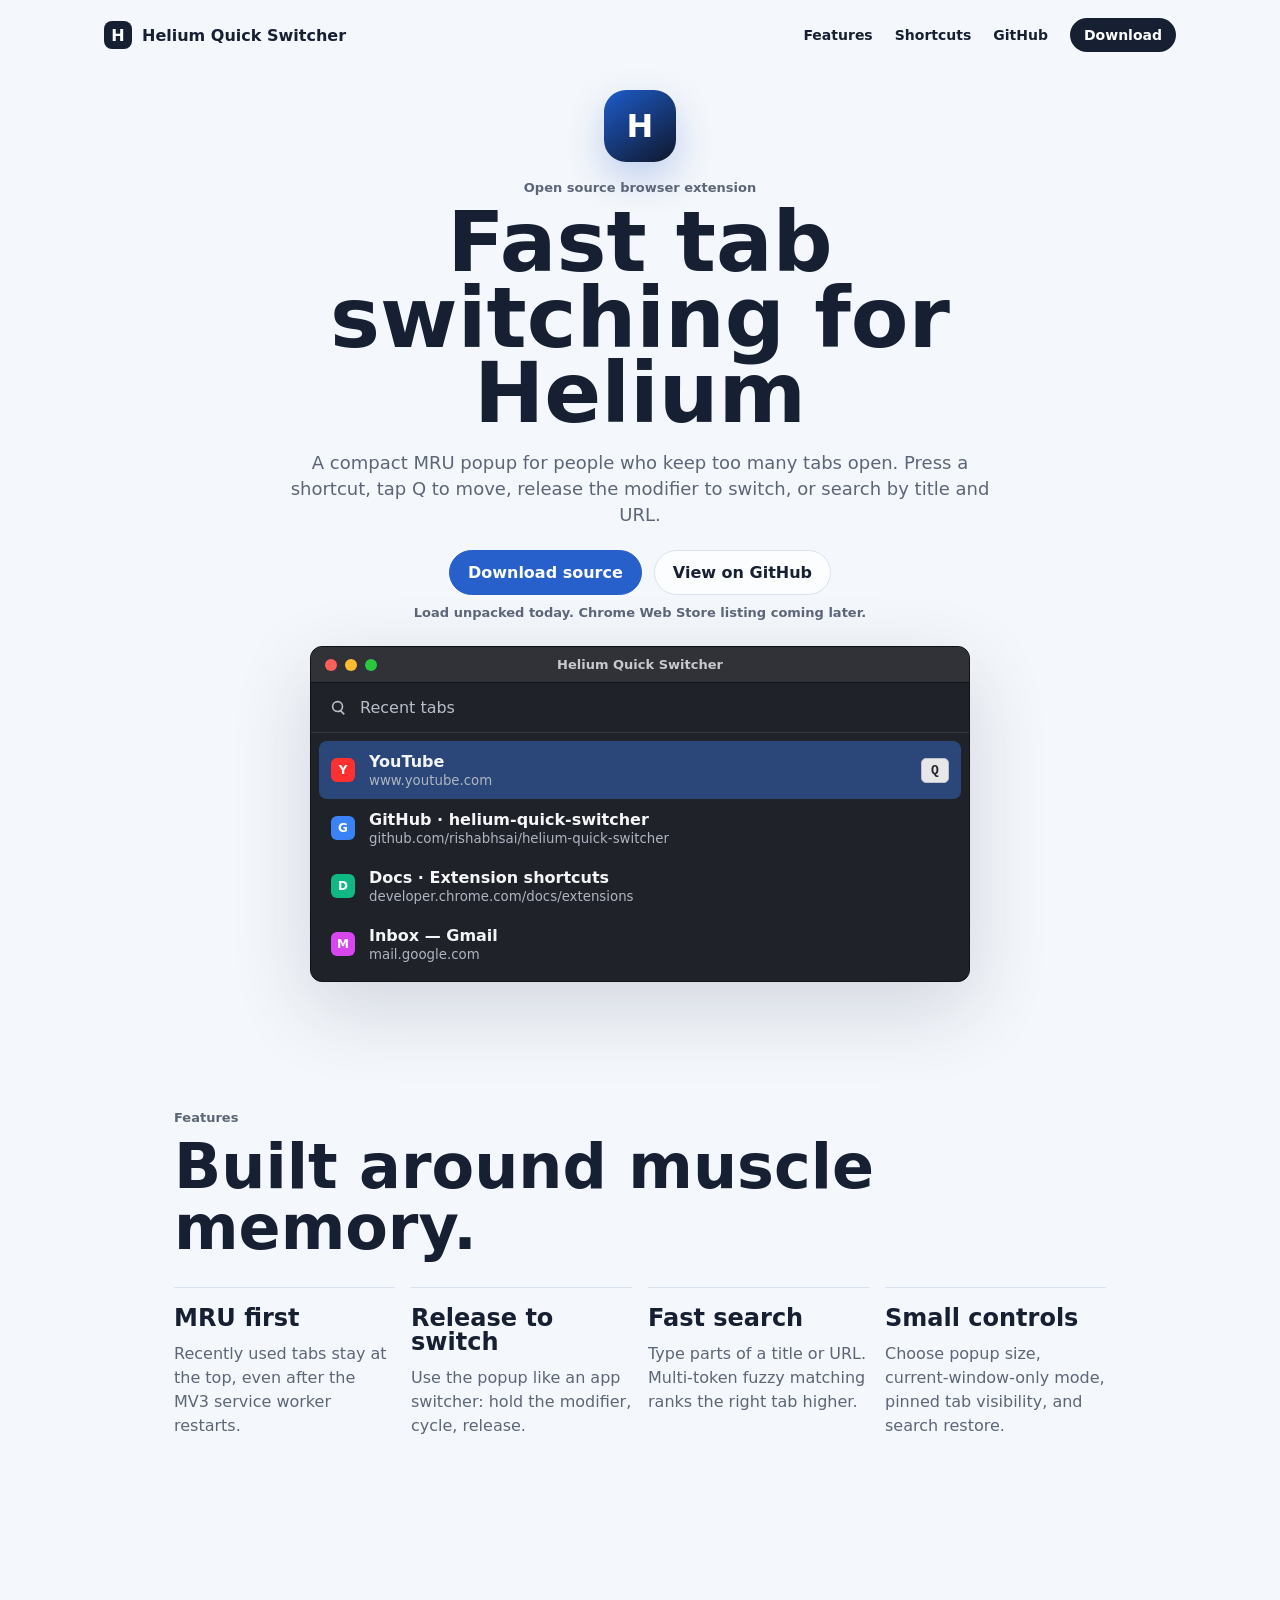
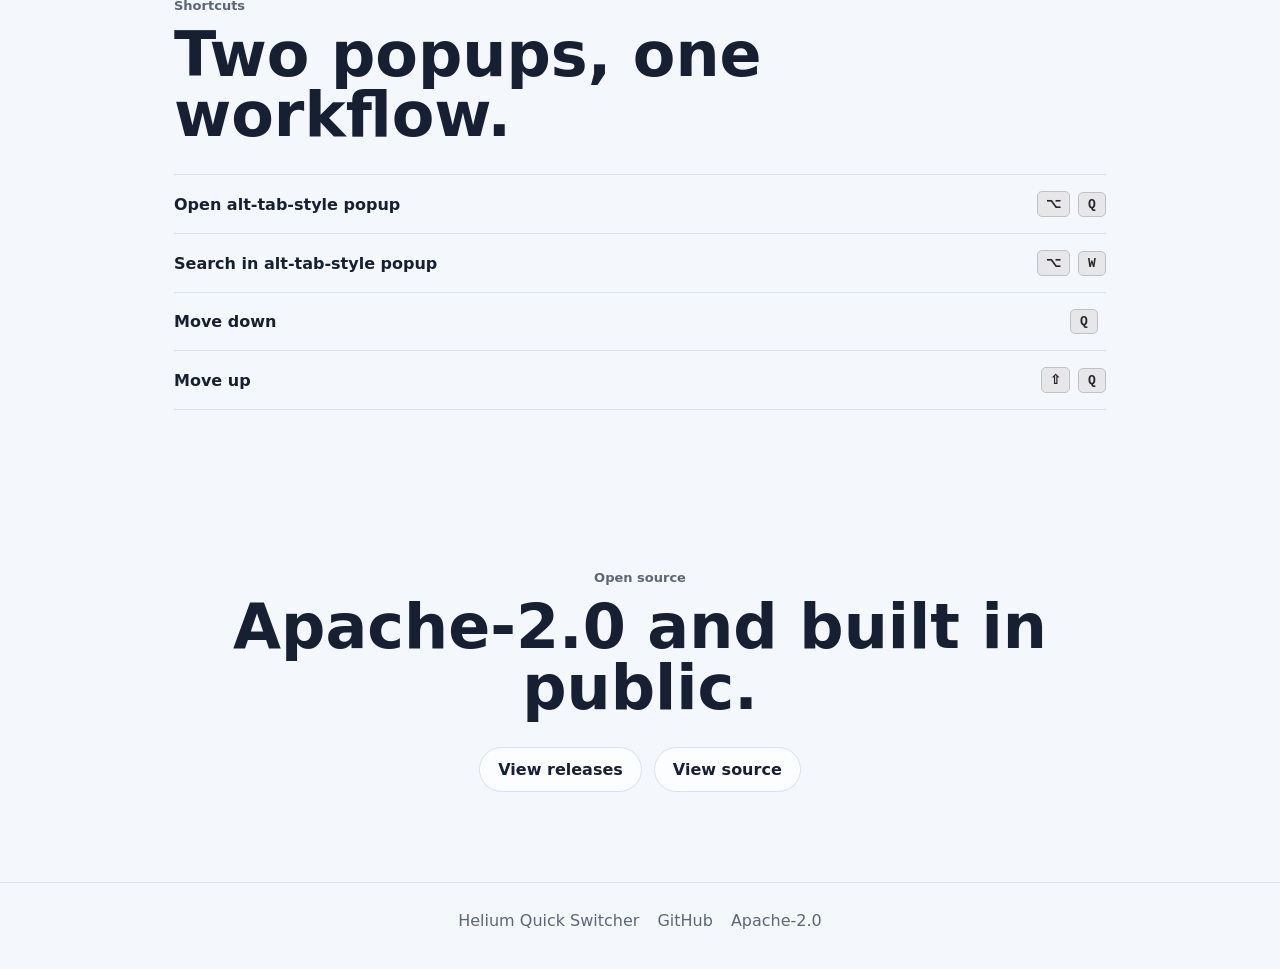
==== index.html @ 8f27aed9 "Add static landing page" ====
<!doctype html>
<html lang="en">
  <head>
    <meta charset="utf-8">
    <meta name="viewport" content="width=device-width, initial-scale=1">
    <meta name="description" content="Helium Quick Switcher is a keyboard-first MRU tab switcher for Helium and Chromium browsers.">
    <title>Helium Quick Switcher — Fast MRU tab switching</title>
    <link rel="stylesheet" href="./style.css">
  </head>
  <body>
    <header class="nav">
      <a class="brand" href="#top" aria-label="Helium Quick Switcher home">
        <span class="brand-mark">H</span>
        <span>Helium Quick Switcher</span>
      </a>
      <nav aria-label="Primary">
        <a href="#features">Features</a>
        <a href="#shortcuts">Shortcuts</a>
        <a href="https://github.com/rishabhsai/helium-quick-switcher">GitHub</a>
        <a class="nav-cta" href="https://github.com/rishabhsai/helium-quick-switcher/archive/refs/heads/main.zip">Download</a>
      </nav>
    </header>

    <main id="top">
      <section class="hero" aria-labelledby="hero-title">
        <div class="app-icon" aria-hidden="true">H</div>
        <p class="eyebrow">Open source browser extension</p>
        <h1 id="hero-title">Fast tab switching for Helium</h1>
        <p class="lede">
          A compact MRU popup for people who keep too many tabs open. Press a
          shortcut, tap Q to move, release the modifier to switch, or search by
          title and URL.
        </p>
        <div class="actions">
          <a class="button primary" href="https://github.com/rishabhsai/helium-quick-switcher/archive/refs/heads/main.zip">Download source</a>
          <a class="button secondary" href="https://github.com/rishabhsai/helium-quick-switcher">View on GitHub</a>
        </div>
        <p class="meta">Load unpacked today. Chrome Web Store listing coming later.</p>

        <figure class="product" aria-label="Helium Quick Switcher popup preview">
          <div class="window-bar">
            <span></span>
            <span></span>
            <span></span>
            <strong>Helium Quick Switcher</strong>
          </div>
          <div class="search-row">
            <svg viewBox="0 0 24 24" aria-hidden="true">
              <path d="M10.8 18a7.2 7.2 0 1 1 5.1-2.1l4.1 4.1-1.4 1.4-4.1-4.1A7.16 7.16 0 0 1 10.8 18Zm0-2a5.2 5.2 0 1 0 0-10.4 5.2 5.2 0 0 0 0 10.4Z"/>
            </svg>
            <span>Recent tabs</span>
          </div>
          <ol class="tab-list">
            <li class="selected">
              <span class="favicon red">Y</span>
              <span>
                <strong>YouTube</strong>
                <small>www.youtube.com</small>
              </span>
              <kbd>Q</kbd>
            </li>
            <li>
              <span class="favicon blue">G</span>
              <span>
                <strong>GitHub · helium-quick-switcher</strong>
                <small>github.com/rishabhsai/helium-quick-switcher</small>
              </span>
            </li>
            <li>
              <span class="favicon green">D</span>
              <span>
                <strong>Docs · Extension shortcuts</strong>
                <small>developer.chrome.com/docs/extensions</small>
              </span>
            </li>
            <li>
              <span class="favicon pink">M</span>
              <span>
                <strong>Inbox — Gmail</strong>
                <small>mail.google.com</small>
              </span>
            </li>
          </ol>
        </figure>
      </section>

      <section id="features" class="features" aria-labelledby="features-title">
        <p class="section-label">Features</p>
        <h2 id="features-title">Built around muscle memory.</h2>
        <div class="feature-grid">
          <article>
            <h3>MRU first</h3>
            <p>Recently used tabs stay at the top, even after the MV3 service worker restarts.</p>
          </article>
          <article>
            <h3>Release to switch</h3>
            <p>Use the popup like an app switcher: hold the modifier, cycle, release.</p>
          </article>
          <article>
            <h3>Fast search</h3>
            <p>Type parts of a title or URL. Multi-token fuzzy matching ranks the right tab higher.</p>
          </article>
          <article>
            <h3>Small controls</h3>
            <p>Choose popup size, current-window-only mode, pinned tab visibility, and search restore.</p>
          </article>
        </div>
      </section>

      <section id="shortcuts" class="shortcuts" aria-labelledby="shortcuts-title">
        <p class="section-label">Shortcuts</p>
        <h2 id="shortcuts-title">Two popups, one workflow.</h2>
        <div class="shortcut-table">
          <div>
            <span>Open alt-tab-style popup</span>
            <kbd>⌥</kbd><kbd>Q</kbd>
          </div>
          <div>
            <span>Search in alt-tab-style popup</span>
            <kbd>⌥</kbd><kbd>W</kbd>
          </div>
          <div>
            <span>Move down</span>
            <kbd>Q</kbd>
          </div>
          <div>
            <span>Move up</span>
            <kbd>⇧</kbd><kbd>Q</kbd>
          </div>
        </div>
      </section>

      <section class="open-source" aria-labelledby="open-source-title">
        <p class="section-label">Open source</p>
        <h2 id="open-source-title">Apache-2.0 and built in public.</h2>
        <div class="actions">
          <a class="button secondary" href="https://github.com/rishabhsai/helium-quick-switcher/releases">View releases</a>
          <a class="button secondary" href="https://github.com/rishabhsai/helium-quick-switcher">View source</a>
        </div>
      </section>
    </main>

    <footer>
      <a href="#top">Helium Quick Switcher</a>
      <a href="https://github.com/rishabhsai/helium-quick-switcher">GitHub</a>
      <a href="https://github.com/rishabhsai/helium-quick-switcher/blob/main/LICENSE">Apache-2.0</a>
    </footer>
  </body>
</html>
---- style.css ----
:root {
  color-scheme: light;
  --bg: #f4f7fb;
  --panel: #ffffff;
  --ink: #172033;
  --muted: #5d6678;
  --line: #d9e2ef;
  --accent: #275fcb;
  --accent-ink: #ffffff;
  --soft-blue: #dce8ff;
  --shadow: 0 26px 80px rgba(31, 46, 74, .16);
  font-family: ui-sans-serif, system-ui, -apple-system, BlinkMacSystemFont, "Segoe UI", sans-serif;
}

* {
  box-sizing: border-box;
}

html {
  scroll-behavior: smooth;
}

body {
  background: var(--bg);
  color: var(--ink);
  margin: 0;
}

a {
  color: inherit;
  text-decoration: none;
}

.nav {
  align-items: center;
  display: flex;
  justify-content: space-between;
  margin: 0 auto;
  max-width: 1120px;
  padding: 18px 24px;
}

.brand,
.nav nav,
.actions,
footer {
  align-items: center;
  display: flex;
}

.brand {
  font-weight: 700;
  gap: 10px;
}

.brand-mark,
.app-icon,
.favicon {
  align-items: center;
  display: inline-flex;
  justify-content: center;
}

.brand-mark {
  background: var(--ink);
  border-radius: 8px;
  color: var(--panel);
  height: 28px;
  width: 28px;
}

.nav nav {
  gap: 22px;
  font-size: 14px;
  font-weight: 600;
}

.nav-cta {
  background: var(--ink);
  border-radius: 999px;
  color: var(--panel);
  padding: 9px 14px;
}

.hero {
  margin: 10px auto 0;
  max-width: 980px;
  min-height: calc(100vh - 96px);
  padding: 0 24px 48px;
  text-align: center;
}

.app-icon {
  background: linear-gradient(145deg, #1e5ccc, #0f172a);
  border-radius: 22px;
  box-shadow: 0 16px 36px rgba(39, 95, 203, .25);
  color: #fff;
  font-size: 32px;
  font-weight: 800;
  height: 72px;
  margin: 10px auto 18px;
  width: 72px;
}

.eyebrow,
.section-label,
.meta {
  color: var(--muted);
  font-size: 13px;
  font-weight: 700;
  letter-spacing: 0;
  margin: 0;
}

h1 {
  font-size: clamp(44px, 8vw, 84px);
  letter-spacing: 0;
  line-height: .9;
  margin: 10px auto 18px;
  max-width: 760px;
}

.lede {
  color: var(--muted);
  font-size: 18px;
  line-height: 1.45;
  margin: 0 auto;
  max-width: 720px;
}

.actions {
  gap: 12px;
  justify-content: center;
  margin: 22px 0 10px;
}

.button {
  border: 1px solid var(--line);
  border-radius: 999px;
  font-weight: 750;
  padding: 12px 18px;
}

.button.primary {
  background: var(--accent);
  border-color: var(--accent);
  color: var(--accent-ink);
}

.button.secondary {
  background: rgba(255, 255, 255, .74);
}

.product {
  background: #1f2228;
  border: 1px solid #101218;
  border-radius: 12px;
  box-shadow: var(--shadow);
  color: #f4f5f7;
  margin: 26px auto 0;
  max-width: 660px;
  overflow: hidden;
  text-align: left;
}

.window-bar {
  align-items: center;
  background: #313238;
  border-bottom: 1px solid #111318;
  display: grid;
  gap: 8px;
  grid-template-columns: repeat(3, 12px) 1fr;
  padding: 10px 14px;
}

.window-bar span {
  border-radius: 999px;
  height: 12px;
  width: 12px;
}

.window-bar span:nth-child(1) {
  background: #ff5f57;
}

.window-bar span:nth-child(2) {
  background: #febc2e;
}

.window-bar span:nth-child(3) {
  background: #28c840;
}

.window-bar strong {
  color: #c6c9d0;
  font-size: 13px;
  justify-self: center;
  padding-right: 60px;
}

.search-row {
  align-items: center;
  border-bottom: 1px solid #343943;
  color: #b9bfca;
  display: flex;
  gap: 12px;
  padding: 15px 18px;
}

.search-row svg {
  fill: currentColor;
  height: 19px;
  width: 19px;
}

.tab-list {
  list-style: none;
  margin: 0;
  padding: 8px;
}

.tab-list li {
  align-items: center;
  border-radius: 8px;
  display: grid;
  gap: 12px;
  grid-template-columns: 26px minmax(0, 1fr) auto;
  min-height: 58px;
  padding: 8px 12px;
}

.tab-list li.selected {
  background: #2b4779;
}

.favicon {
  border-radius: 6px;
  color: #fff;
  font-size: 12px;
  font-weight: 800;
  height: 24px;
  width: 24px;
}

.red {
  background: #ff3030;
}

.blue {
  background: #3b82f6;
}

.green {
  background: #10b981;
}

.pink {
  background: #d946ef;
}

.tab-list strong,
.tab-list small {
  display: block;
  overflow: hidden;
  text-overflow: ellipsis;
  white-space: nowrap;
}

.tab-list small {
  color: #aeb5c1;
  margin-top: 2px;
}

kbd {
  background: #e7e7ea;
  border: 1px solid #bfc2ca;
  border-radius: 5px;
  color: #24262b;
  font: 800 13px ui-monospace, SFMono-Regular, Menlo, monospace;
  min-width: 28px;
  padding: 4px 8px;
  text-align: center;
}

.features,
.shortcuts,
.open-source {
  margin: 0 auto;
  max-width: 980px;
  padding: 80px 24px;
}

h2 {
  font-size: clamp(34px, 5vw, 62px);
  letter-spacing: 0;
  line-height: .98;
  margin: 12px 0 28px;
}

.feature-grid {
  display: grid;
  gap: 16px;
  grid-template-columns: repeat(4, 1fr);
}

article {
  border-top: 1px solid var(--line);
  padding-top: 18px;
}

h3 {
  font-size: 24px;
  line-height: 1;
  margin: 0 0 12px;
}

article p {
  color: var(--muted);
  line-height: 1.5;
  margin: 0;
}

.shortcut-table {
  border-bottom: 1px solid var(--line);
  border-top: 1px solid var(--line);
}

.shortcut-table div {
  align-items: center;
  border-bottom: 1px solid var(--line);
  display: grid;
  gap: 8px;
  grid-template-columns: 1fr auto auto;
  padding: 16px 0;
}

.shortcut-table div:last-child {
  border-bottom: 0;
}

.shortcut-table span {
  font-weight: 750;
}

.open-source {
  text-align: center;
}

footer {
  border-top: 1px solid var(--line);
  color: var(--muted);
  gap: 18px;
  justify-content: center;
  padding: 28px 24px 42px;
}

@media (max-width: 760px) {
  .nav,
  .nav nav,
  .actions {
    align-items: stretch;
    flex-direction: column;
  }

  .nav {
    gap: 18px;
  }

  .nav nav {
    gap: 10px;
  }

  .hero {
    min-height: auto;
  }

  h1 {
    font-size: clamp(44px, 16vw, 76px);
  }

  .feature-grid {
    grid-template-columns: 1fr;
  }

  .shortcut-table div {
    grid-template-columns: 1fr auto auto;
  }
}
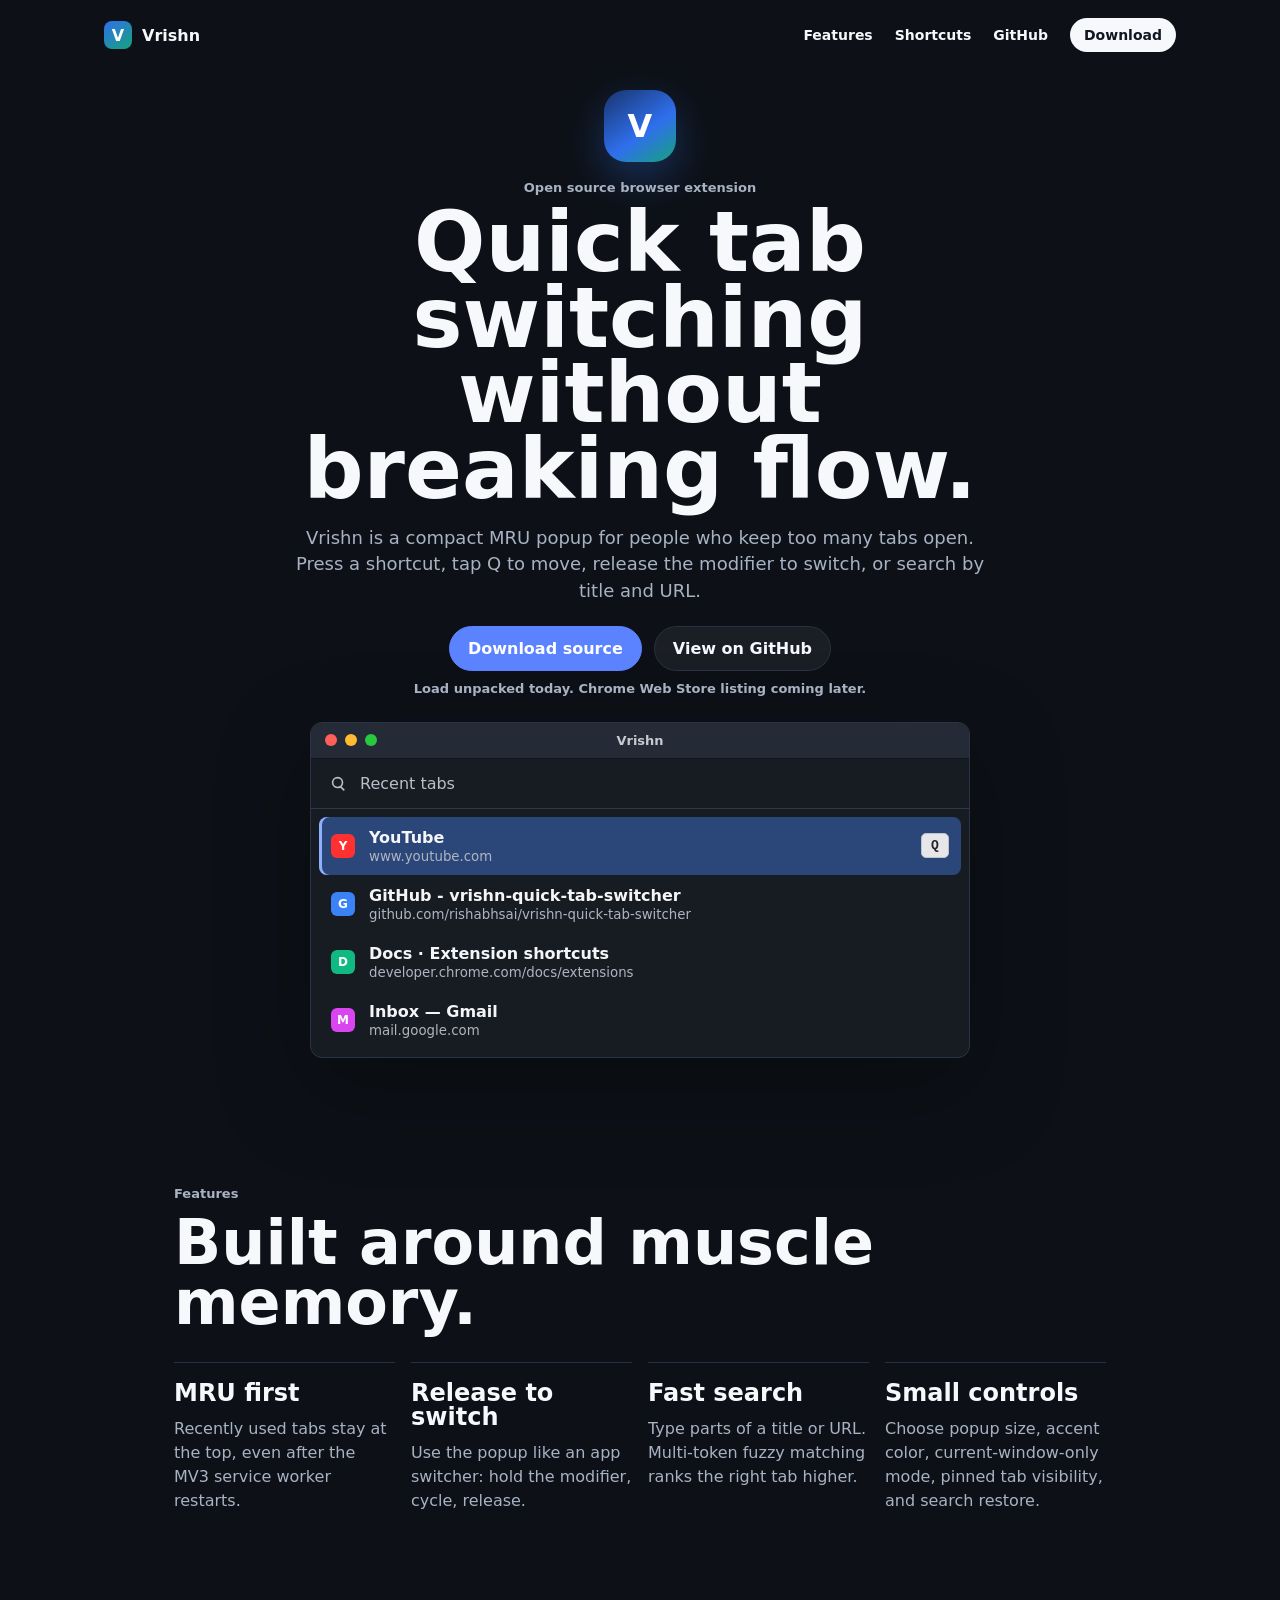
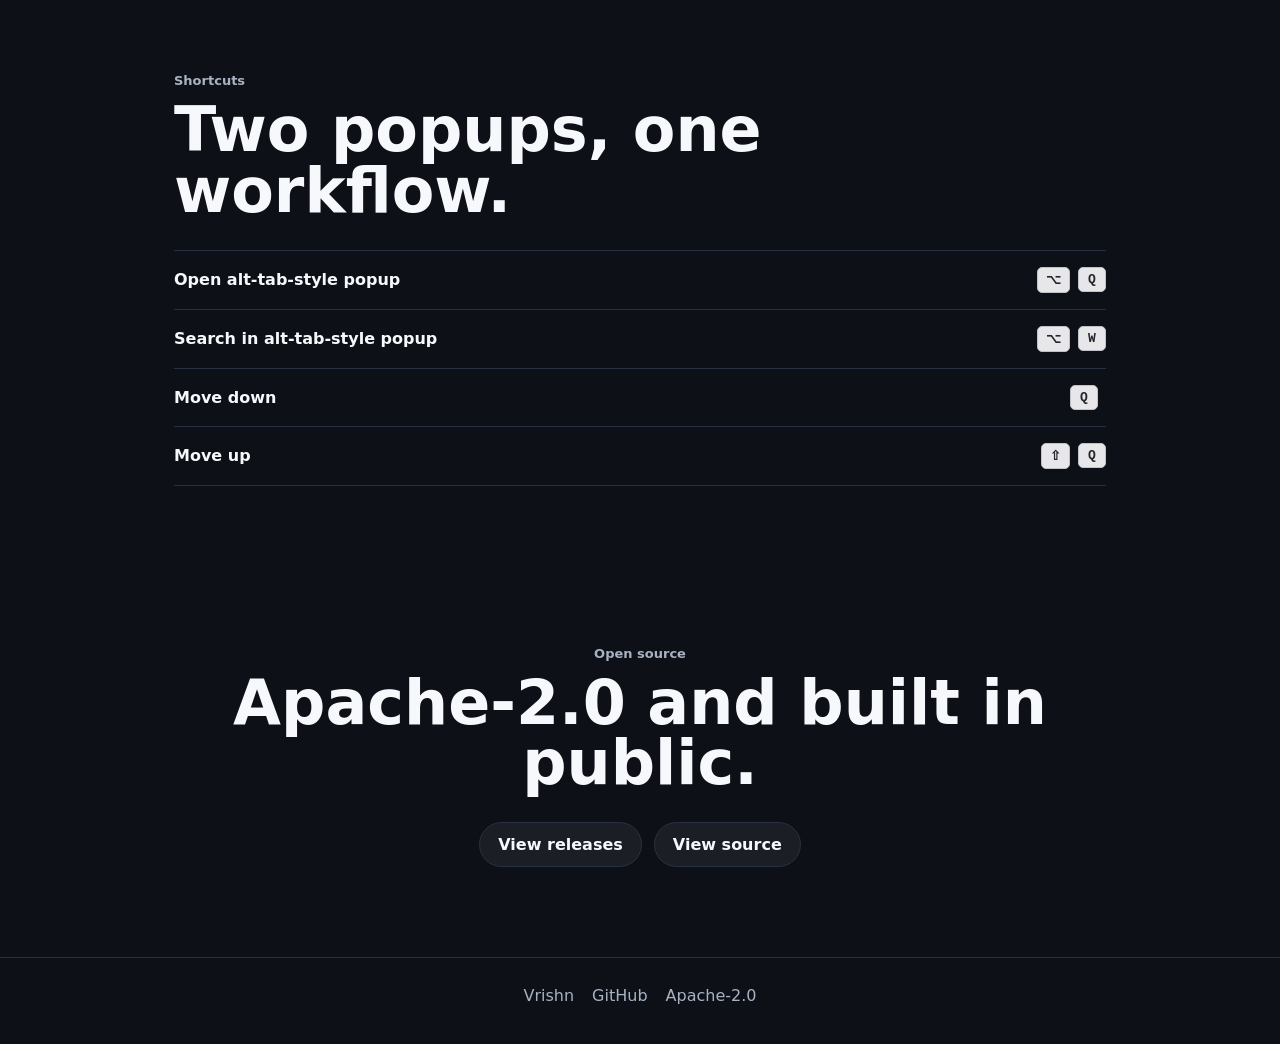
==== commit 21cd98b4: "Rebrand as Vrishn quick tab switcher" ====
--- a/index.html
+++ b/index.html
@@ -3,46 +3,49 @@
   <head>
     <meta charset="utf-8">
     <meta name="viewport" content="width=device-width, initial-scale=1">
-    <meta name="description" content="Helium Quick Switcher is a keyboard-first MRU tab switcher for Helium and Chromium browsers.">
-    <title>Helium Quick Switcher — Fast MRU tab switching</title>
+    <meta name="description" content="Vrishn is a keyboard-first quick tab switcher for Chrome, Edge, Brave, Helium, and other Chromium browsers.">
+    <title>Vrishn - Quick Tab Switcher</title>
+    <link rel="icon" href="./favicon.svg" type="image/svg+xml">
+    <link rel="icon" href="./favicon-32.png" sizes="32x32" type="image/png">
+    <link rel="apple-touch-icon" href="./apple-touch-icon.png">
     <link rel="stylesheet" href="./style.css">
   </head>
   <body>
     <header class="nav">
-      <a class="brand" href="#top" aria-label="Helium Quick Switcher home">
-        <span class="brand-mark">H</span>
-        <span>Helium Quick Switcher</span>
+      <a class="brand" href="#top" aria-label="Vrishn home">
+        <span class="brand-mark">V</span>
+        <span>Vrishn</span>
       </a>
       <nav aria-label="Primary">
         <a href="#features">Features</a>
         <a href="#shortcuts">Shortcuts</a>
-        <a href="https://github.com/rishabhsai/helium-quick-switcher">GitHub</a>
-        <a class="nav-cta" href="https://github.com/rishabhsai/helium-quick-switcher/archive/refs/heads/main.zip">Download</a>
+        <a href="https://github.com/rishabhsai/vrishn-quick-tab-switcher">GitHub</a>
+        <a class="nav-cta" href="https://github.com/rishabhsai/vrishn-quick-tab-switcher/archive/refs/heads/main.zip">Download</a>
       </nav>
     </header>
 
     <main id="top">
       <section class="hero" aria-labelledby="hero-title">
-        <div class="app-icon" aria-hidden="true">H</div>
+        <div class="app-icon" aria-hidden="true">V</div>
         <p class="eyebrow">Open source browser extension</p>
-        <h1 id="hero-title">Fast tab switching for Helium</h1>
+        <h1 id="hero-title">Quick tab switching without breaking flow.</h1>
         <p class="lede">
-          A compact MRU popup for people who keep too many tabs open. Press a
-          shortcut, tap Q to move, release the modifier to switch, or search by
-          title and URL.
+          Vrishn is a compact MRU popup for people who keep too many tabs open.
+          Press a shortcut, tap Q to move, release the modifier to switch, or
+          search by title and URL.
         </p>
         <div class="actions">
-          <a class="button primary" href="https://github.com/rishabhsai/helium-quick-switcher/archive/refs/heads/main.zip">Download source</a>
-          <a class="button secondary" href="https://github.com/rishabhsai/helium-quick-switcher">View on GitHub</a>
+          <a class="button primary" href="https://github.com/rishabhsai/vrishn-quick-tab-switcher/archive/refs/heads/main.zip">Download source</a>
+          <a class="button secondary" href="https://github.com/rishabhsai/vrishn-quick-tab-switcher">View on GitHub</a>
         </div>
         <p class="meta">Load unpacked today. Chrome Web Store listing coming later.</p>
 
-        <figure class="product" aria-label="Helium Quick Switcher popup preview">
+        <figure class="product" aria-label="Vrishn popup preview">
           <div class="window-bar">
             <span></span>
             <span></span>
             <span></span>
-            <strong>Helium Quick Switcher</strong>
+            <strong>Vrishn</strong>
           </div>
           <div class="search-row">
             <svg viewBox="0 0 24 24" aria-hidden="true">
@@ -62,8 +65,8 @@
             <li>
               <span class="favicon blue">G</span>
               <span>
-                <strong>GitHub · helium-quick-switcher</strong>
-                <small>github.com/rishabhsai/helium-quick-switcher</small>
+                <strong>GitHub - vrishn-quick-tab-switcher</strong>
+                <small>github.com/rishabhsai/vrishn-quick-tab-switcher</small>
               </span>
             </li>
             <li>
@@ -102,7 +105,7 @@
           </article>
           <article>
             <h3>Small controls</h3>
-            <p>Choose popup size, current-window-only mode, pinned tab visibility, and search restore.</p>
+            <p>Choose popup size, accent color, current-window-only mode, pinned tab visibility, and search restore.</p>
           </article>
         </div>
       </section>
@@ -134,16 +137,16 @@
         <p class="section-label">Open source</p>
         <h2 id="open-source-title">Apache-2.0 and built in public.</h2>
         <div class="actions">
-          <a class="button secondary" href="https://github.com/rishabhsai/helium-quick-switcher/releases">View releases</a>
-          <a class="button secondary" href="https://github.com/rishabhsai/helium-quick-switcher">View source</a>
+          <a class="button secondary" href="https://github.com/rishabhsai/vrishn-quick-tab-switcher/releases">View releases</a>
+          <a class="button secondary" href="https://github.com/rishabhsai/vrishn-quick-tab-switcher">View source</a>
         </div>
       </section>
     </main>
 
     <footer>
-      <a href="#top">Helium Quick Switcher</a>
-      <a href="https://github.com/rishabhsai/helium-quick-switcher">GitHub</a>
-      <a href="https://github.com/rishabhsai/helium-quick-switcher/blob/main/LICENSE">Apache-2.0</a>
+      <a href="#top">Vrishn</a>
+      <a href="https://github.com/rishabhsai/vrishn-quick-tab-switcher">GitHub</a>
+      <a href="https://github.com/rishabhsai/vrishn-quick-tab-switcher/blob/main/LICENSE">Apache-2.0</a>
     </footer>
   </body>
 </html>
--- a/style.css
+++ b/style.css
@@ -1,14 +1,14 @@
 :root {
-  color-scheme: light;
-  --bg: #f4f7fb;
-  --panel: #ffffff;
-  --ink: #172033;
-  --muted: #5d6678;
-  --line: #d9e2ef;
-  --accent: #275fcb;
+  color-scheme: dark;
+  --bg: #0d1117;
+  --panel: #151a22;
+  --ink: #f6f8fc;
+  --muted: #a8b2c3;
+  --line: #273141;
+  --accent: #5b82ff;
   --accent-ink: #ffffff;
-  --soft-blue: #dce8ff;
-  --shadow: 0 26px 80px rgba(31, 46, 74, .16);
+  --soft-blue: #172a4e;
+  --shadow: 0 30px 90px rgba(0, 0, 0, .34);
   font-family: ui-sans-serif, system-ui, -apple-system, BlinkMacSystemFont, "Segoe UI", sans-serif;
 }
 
@@ -62,9 +62,9 @@
 }
 
 .brand-mark {
-  background: var(--ink);
+  background: linear-gradient(145deg, #2f6fed, #16a37b);
   border-radius: 8px;
-  color: var(--panel);
+  color: #fff;
   height: 28px;
   width: 28px;
 }
@@ -78,7 +78,7 @@
 .nav-cta {
   background: var(--ink);
   border-radius: 999px;
-  color: var(--panel);
+  color: #111722;
   padding: 9px 14px;
 }
 
@@ -91,9 +91,9 @@
 }
 
 .app-icon {
-  background: linear-gradient(145deg, #1e5ccc, #0f172a);
+  background: linear-gradient(145deg, #19346d, #2f6fed 58%, #16a37b);
   border-radius: 22px;
-  box-shadow: 0 16px 36px rgba(39, 95, 203, .25);
+  box-shadow: 0 16px 42px rgba(47, 111, 237, .32);
   color: #fff;
   font-size: 32px;
   font-weight: 800;
@@ -148,12 +148,13 @@
 }
 
 .button.secondary {
-  background: rgba(255, 255, 255, .74);
+  background: rgba(255, 255, 255, .06);
+  color: var(--ink);
 }
 
 .product {
-  background: #1f2228;
-  border: 1px solid #101218;
+  background: #171b22;
+  border: 1px solid #2a3444;
   border-radius: 12px;
   box-shadow: var(--shadow);
   color: #f4f5f7;
@@ -165,8 +166,8 @@
 
 .window-bar {
   align-items: center;
-  background: #313238;
-  border-bottom: 1px solid #111318;
+  background: #252b36;
+  border-bottom: 1px solid #10141c;
   display: grid;
   gap: 8px;
   grid-template-columns: repeat(3, 12px) 1fr;
@@ -200,7 +201,7 @@
 
 .search-row {
   align-items: center;
-  border-bottom: 1px solid #343943;
+  border-bottom: 1px solid #303948;
   color: #b9bfca;
   display: flex;
   gap: 12px;
@@ -231,6 +232,7 @@
 
 .tab-list li.selected {
   background: #2b4779;
+  box-shadow: inset 3px 0 0 #8fb0ff;
 }
 
 .favicon {
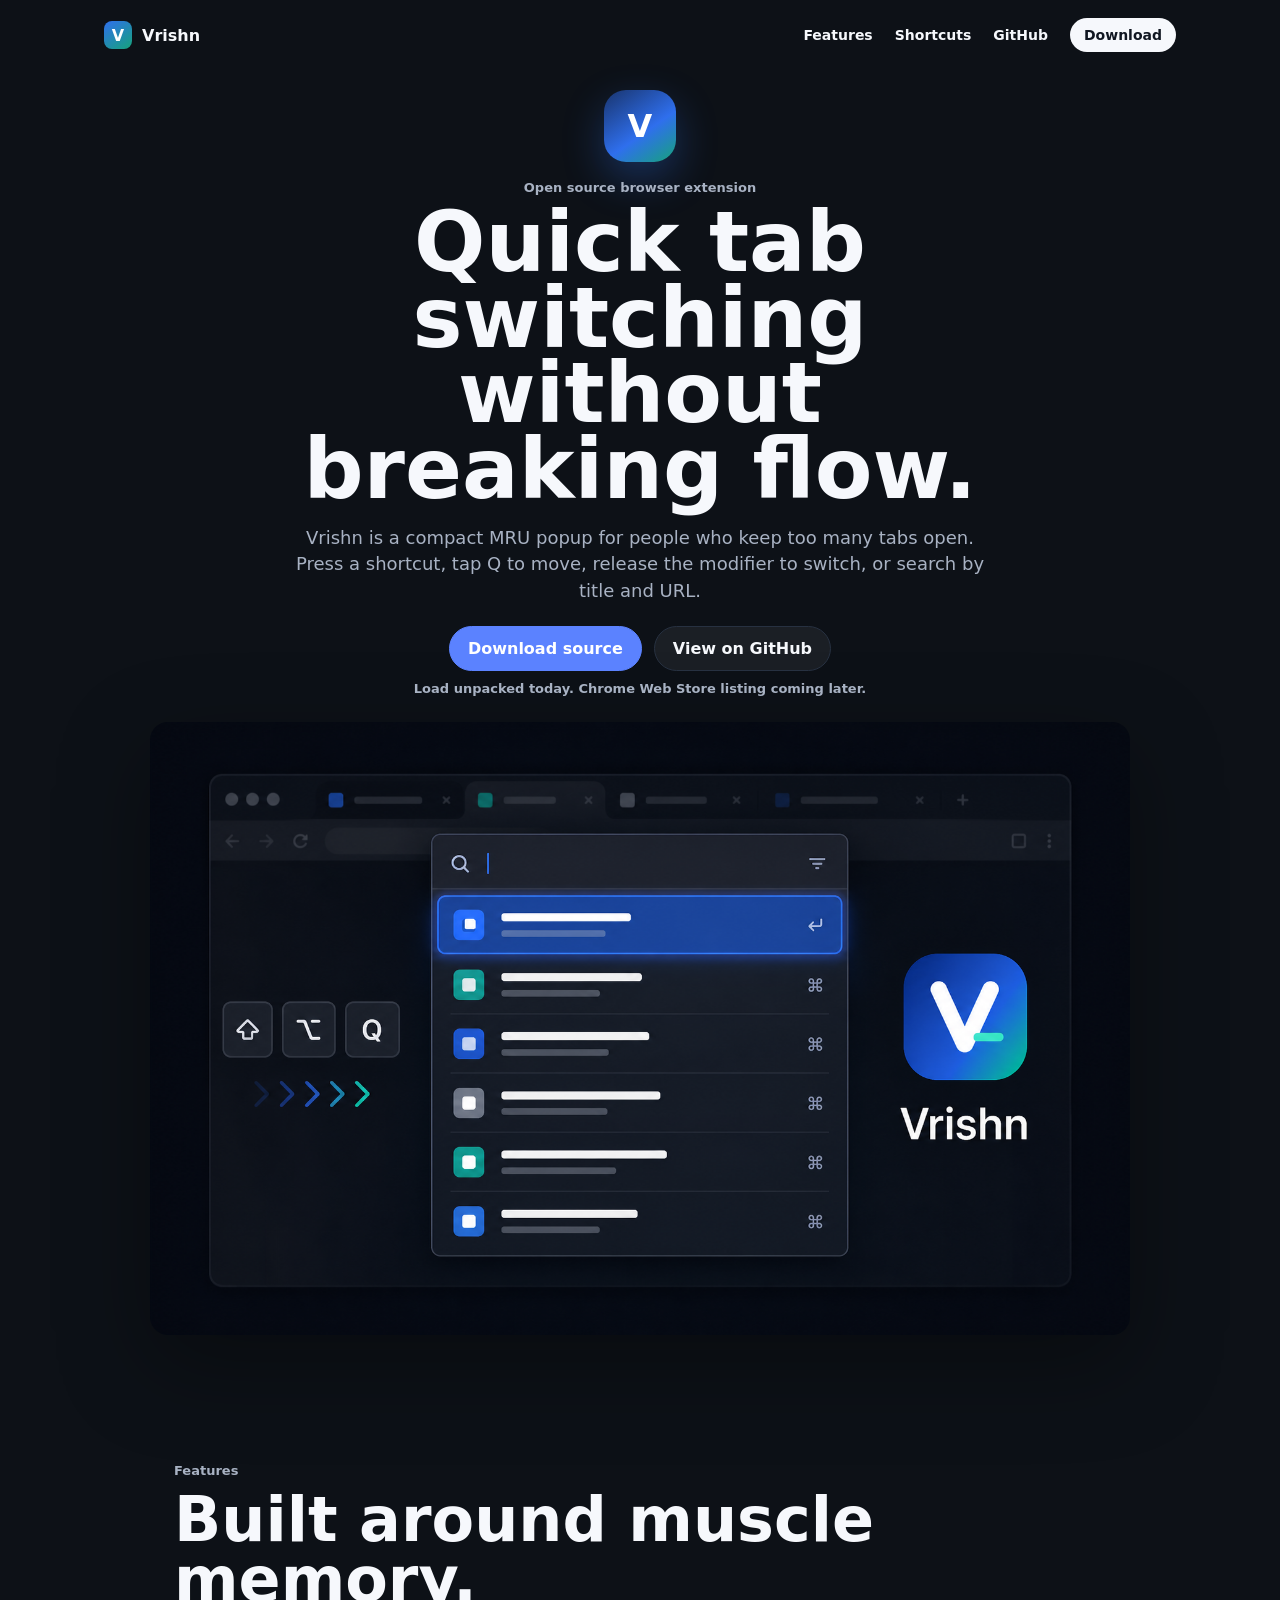
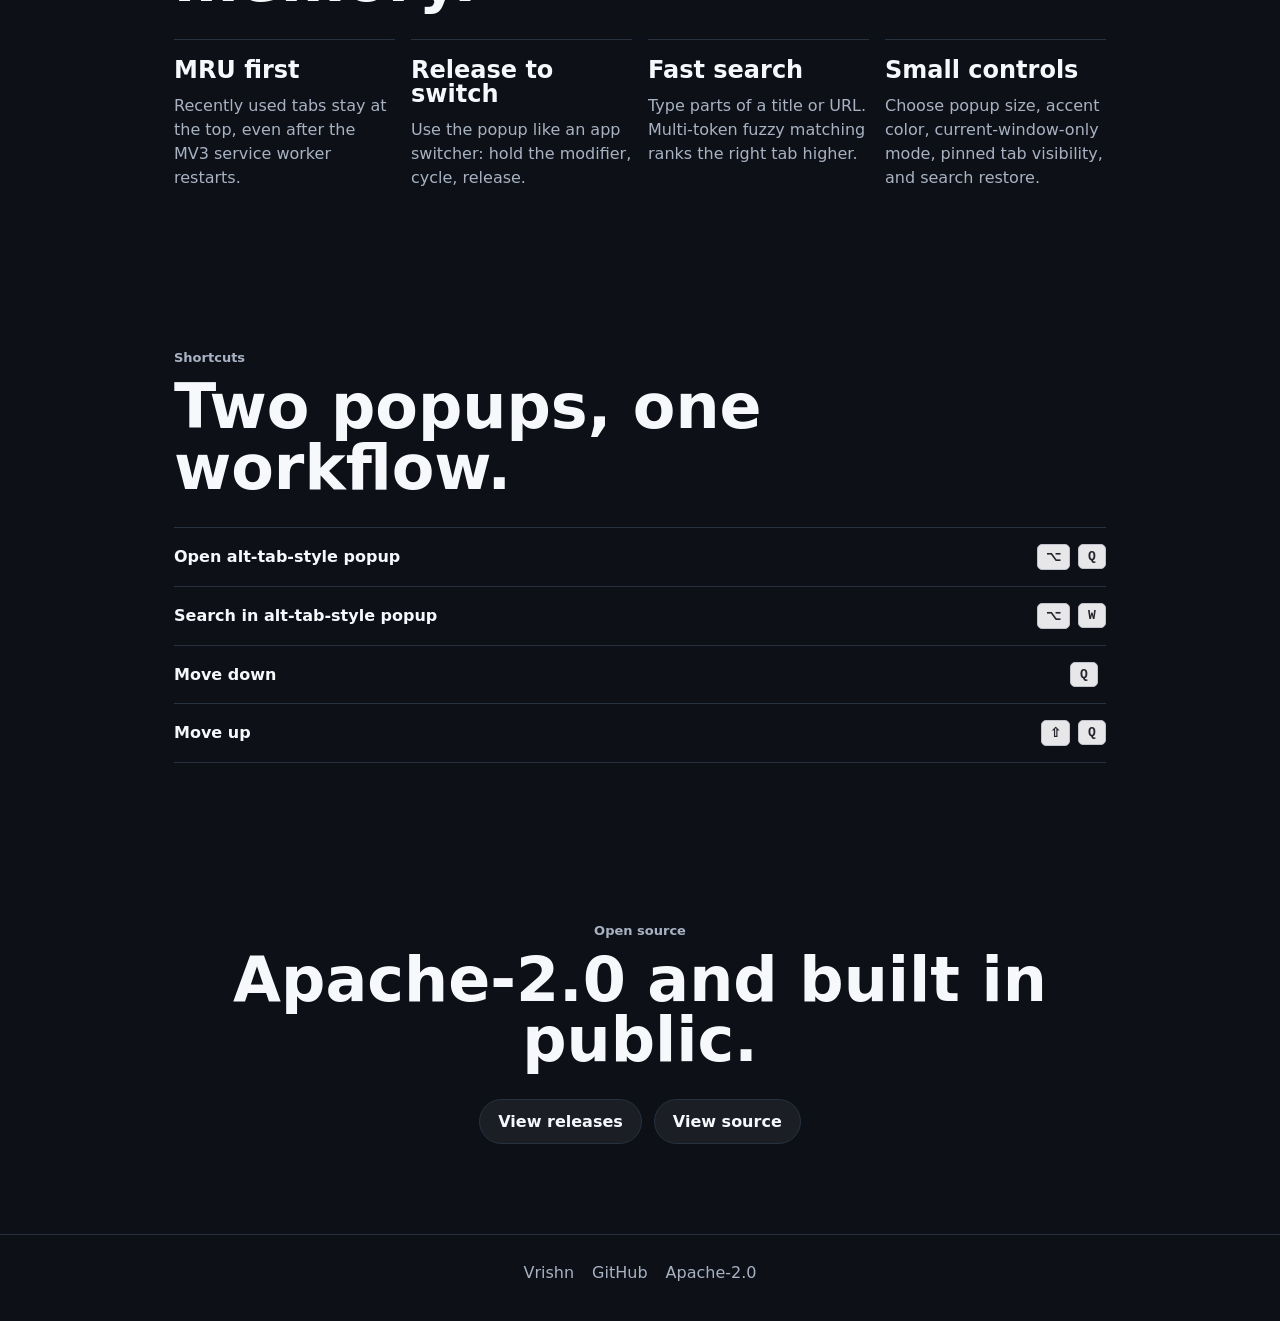
==== commit 074dd83b: "Add generated Vrishn promo artwork" ====
--- a/index.html
+++ b/index.html
@@ -40,50 +40,8 @@
         </div>
         <p class="meta">Load unpacked today. Chrome Web Store listing coming later.</p>
 
-        <figure class="product" aria-label="Vrishn popup preview">
-          <div class="window-bar">
-            <span></span>
-            <span></span>
-            <span></span>
-            <strong>Vrishn</strong>
-          </div>
-          <div class="search-row">
-            <svg viewBox="0 0 24 24" aria-hidden="true">
-              <path d="M10.8 18a7.2 7.2 0 1 1 5.1-2.1l4.1 4.1-1.4 1.4-4.1-4.1A7.16 7.16 0 0 1 10.8 18Zm0-2a5.2 5.2 0 1 0 0-10.4 5.2 5.2 0 0 0 0 10.4Z"/>
-            </svg>
-            <span>Recent tabs</span>
-          </div>
-          <ol class="tab-list">
-            <li class="selected">
-              <span class="favicon red">Y</span>
-              <span>
-                <strong>YouTube</strong>
-                <small>www.youtube.com</small>
-              </span>
-              <kbd>Q</kbd>
-            </li>
-            <li>
-              <span class="favicon blue">G</span>
-              <span>
-                <strong>GitHub - vrishn-quick-tab-switcher</strong>
-                <small>github.com/rishabhsai/vrishn-quick-tab-switcher</small>
-              </span>
-            </li>
-            <li>
-              <span class="favicon green">D</span>
-              <span>
-                <strong>Docs · Extension shortcuts</strong>
-                <small>developer.chrome.com/docs/extensions</small>
-              </span>
-            </li>
-            <li>
-              <span class="favicon pink">M</span>
-              <span>
-                <strong>Inbox — Gmail</strong>
-                <small>mail.google.com</small>
-              </span>
-            </li>
-          </ol>
+        <figure class="product" aria-label="Vrishn quick tab switcher preview">
+          <img src="./assets/vrishn-promo.png" alt="Vrishn quick tab switcher popup over a dark browser window" width="1586" height="992">
         </figure>
       </section>
 
--- a/style.css
+++ b/style.css
@@ -84,7 +84,7 @@
 
 .hero {
   margin: 10px auto 0;
-  max-width: 980px;
+  max-width: 1120px;
   min-height: calc(100vh - 96px);
   padding: 0 24px 48px;
   text-align: center;
@@ -153,15 +153,19 @@
 }
 
 .product {
-  background: #171b22;
-  border: 1px solid #2a3444;
-  border-radius: 12px;
+  border-radius: 18px;
   box-shadow: var(--shadow);
   color: #f4f5f7;
   margin: 26px auto 0;
-  max-width: 660px;
+  max-width: 980px;
   overflow: hidden;
   text-align: left;
+}
+
+.product img {
+  display: block;
+  height: auto;
+  width: 100%;
 }
 
 .window-bar {
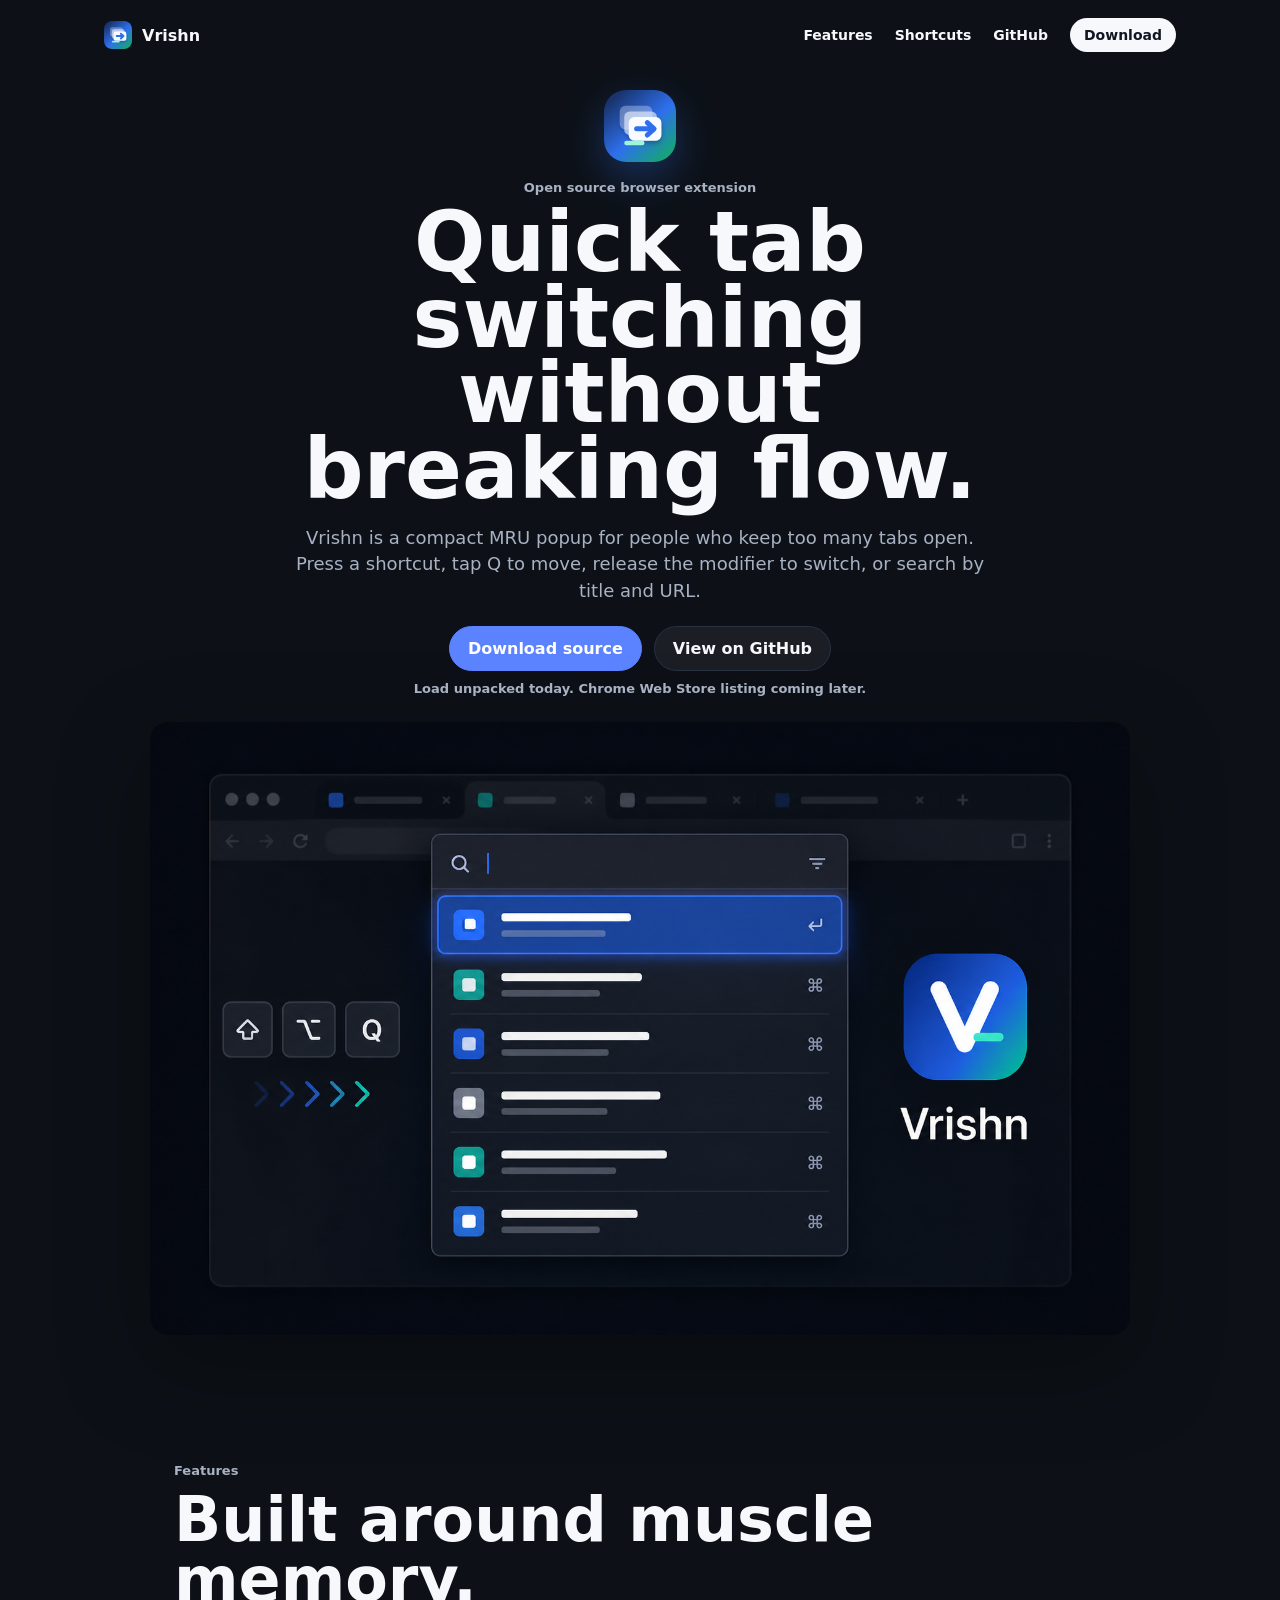
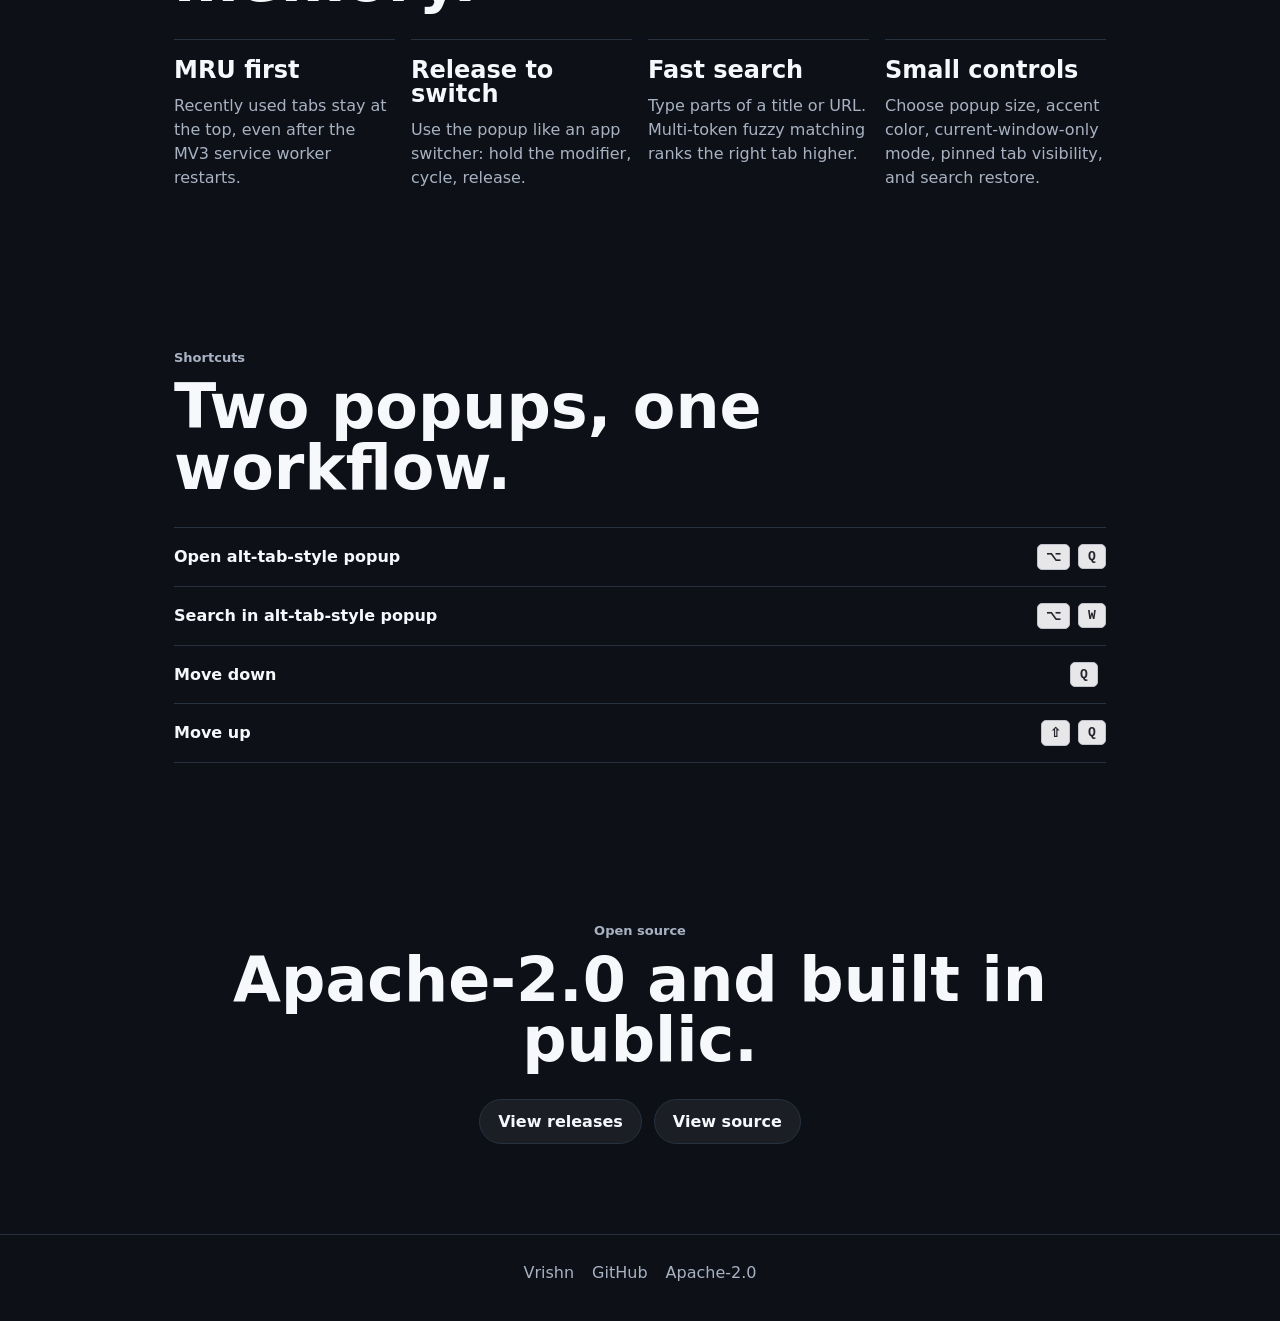
==== commit 327cc070: "Replace letter favicon with tab switcher mark" ====
--- a/index.html
+++ b/index.html
@@ -13,7 +13,9 @@
   <body>
     <header class="nav">
       <a class="brand" href="#top" aria-label="Vrishn home">
-        <span class="brand-mark">V</span>
+        <span class="brand-mark" aria-hidden="true">
+          <img src="./favicon.svg" alt="">
+        </span>
         <span>Vrishn</span>
       </a>
       <nav aria-label="Primary">
@@ -26,7 +28,9 @@
 
     <main id="top">
       <section class="hero" aria-labelledby="hero-title">
-        <div class="app-icon" aria-hidden="true">V</div>
+        <div class="app-icon" aria-hidden="true">
+          <img src="./favicon.svg" alt="">
+        </div>
         <p class="eyebrow">Open source browser extension</p>
         <h1 id="hero-title">Quick tab switching without breaking flow.</h1>
         <p class="lede">
--- a/style.css
+++ b/style.css
@@ -62,10 +62,9 @@
 }
 
 .brand-mark {
-  background: linear-gradient(145deg, #2f6fed, #16a37b);
   border-radius: 8px;
-  color: #fff;
   height: 28px;
+  overflow: hidden;
   width: 28px;
 }
 
@@ -91,15 +90,19 @@
 }
 
 .app-icon {
-  background: linear-gradient(145deg, #19346d, #2f6fed 58%, #16a37b);
   border-radius: 22px;
   box-shadow: 0 16px 42px rgba(47, 111, 237, .32);
-  color: #fff;
-  font-size: 32px;
-  font-weight: 800;
   height: 72px;
   margin: 10px auto 18px;
+  overflow: hidden;
   width: 72px;
+}
+
+.brand-mark img,
+.app-icon img {
+  display: block;
+  height: 100%;
+  width: 100%;
 }
 
 .eyebrow,
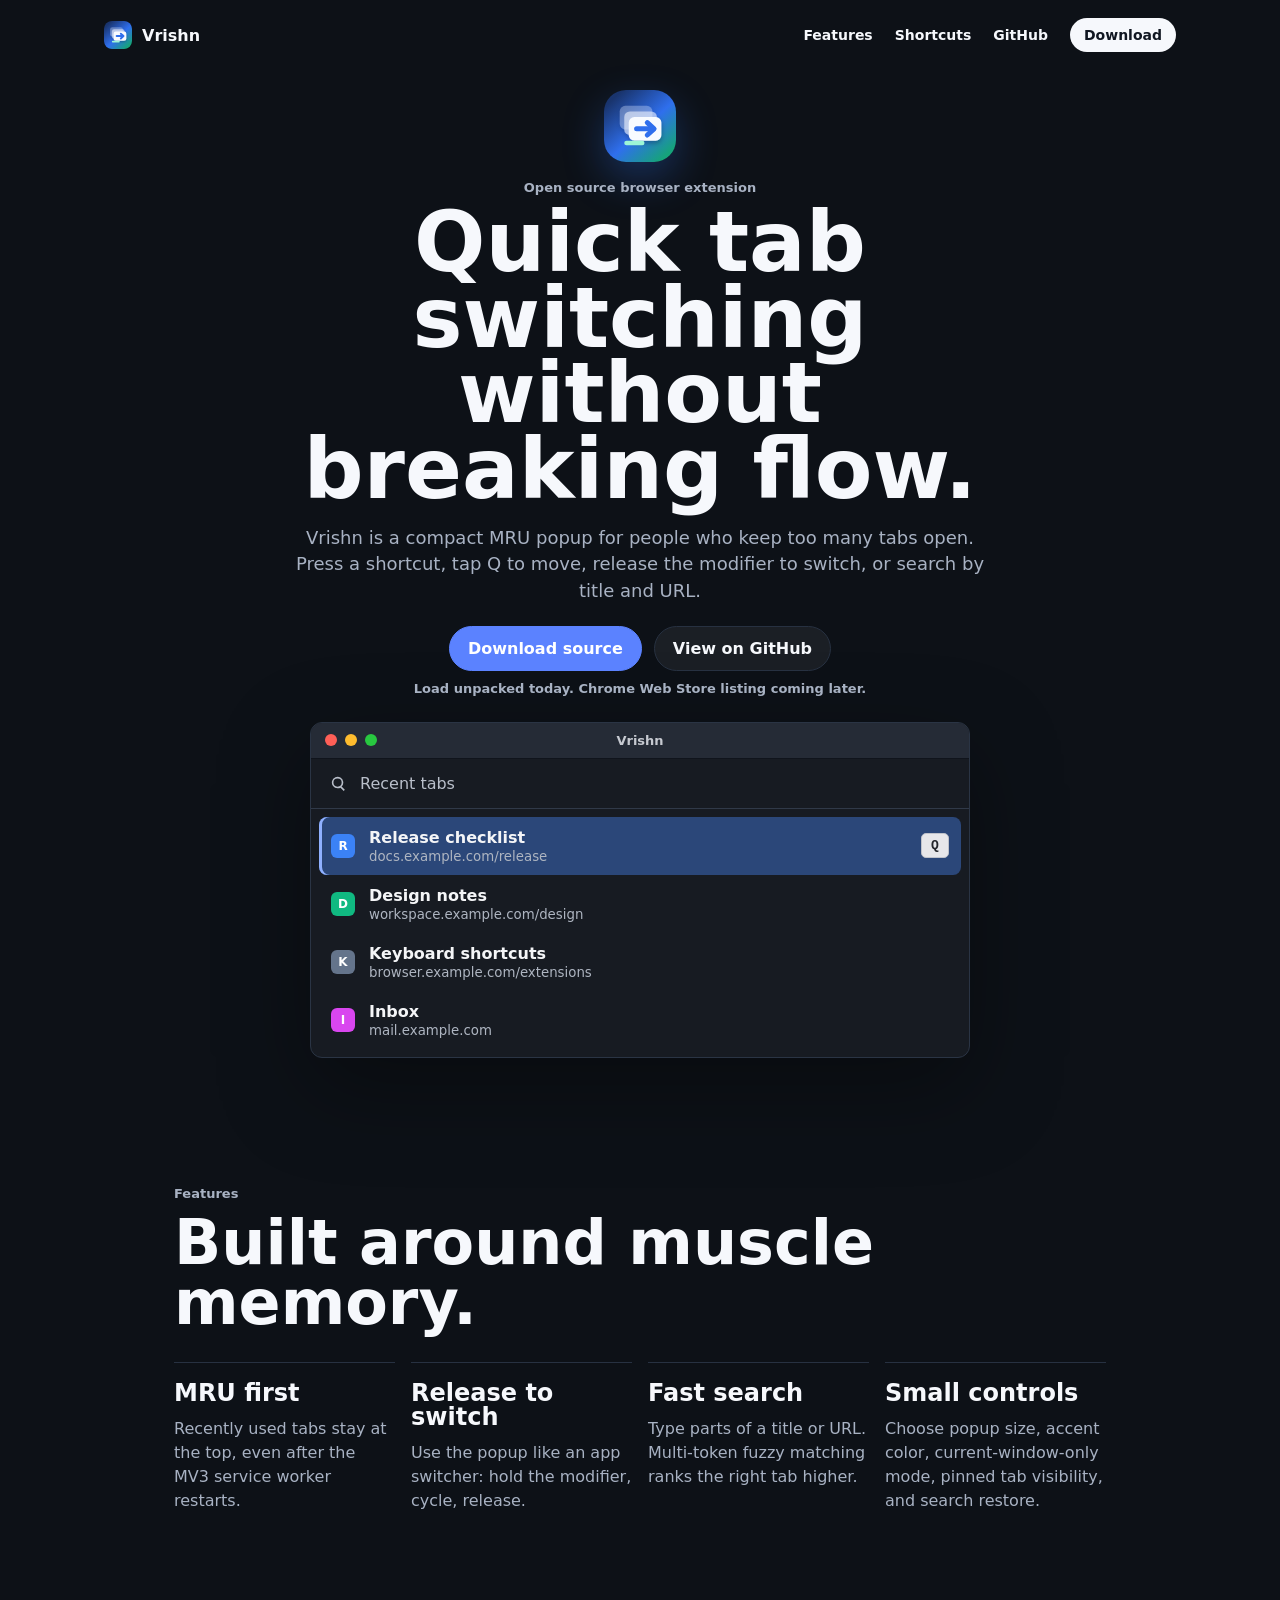
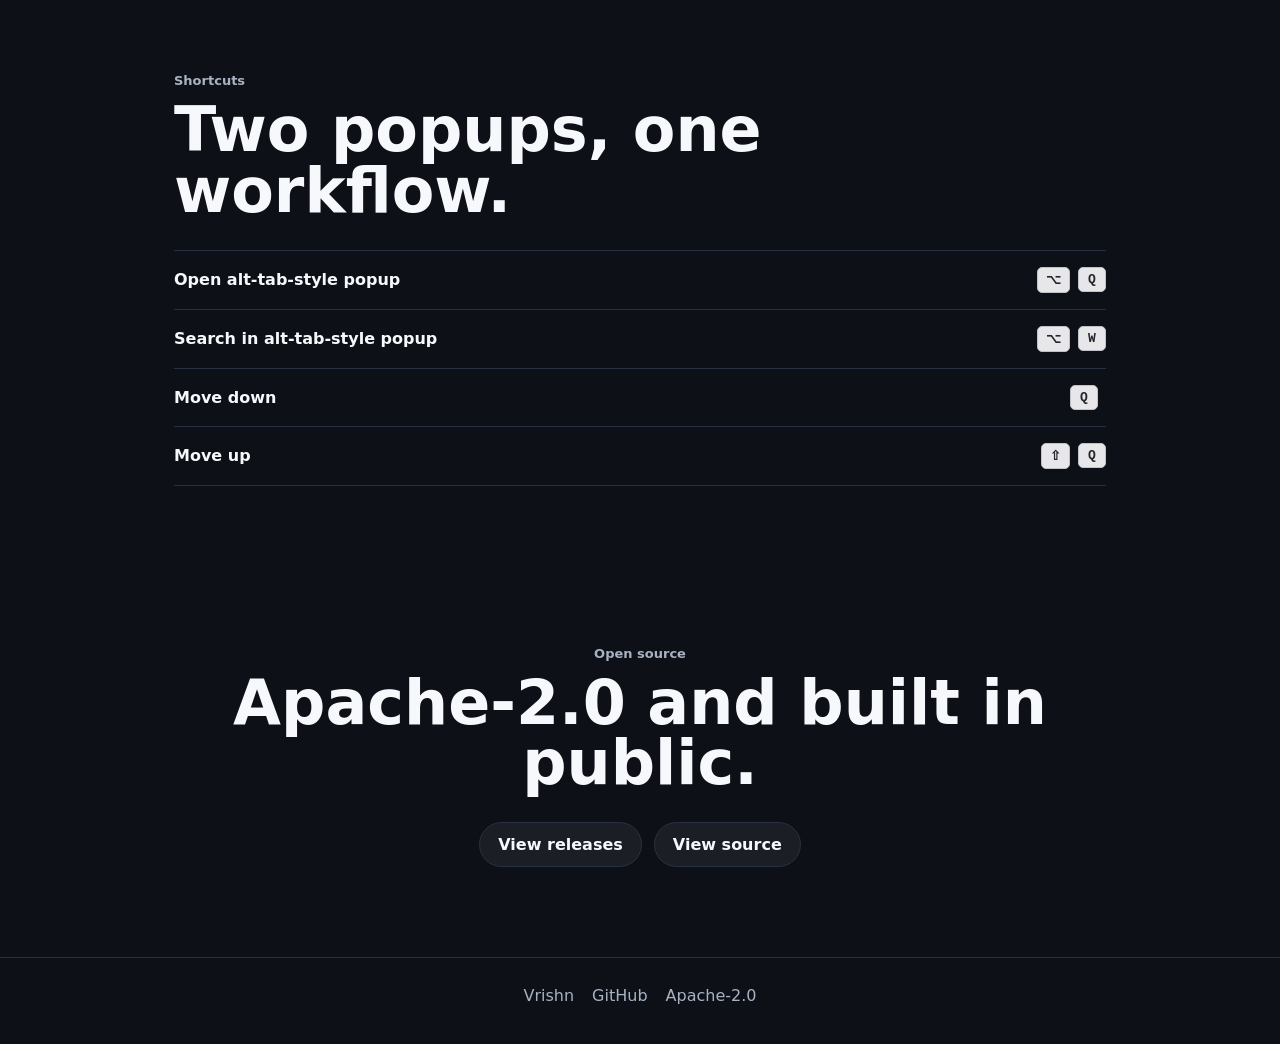
==== commit 2ff32018: "Restore coded landing page mockup" ====
--- a/index.html
+++ b/index.html
@@ -44,8 +44,50 @@
         </div>
         <p class="meta">Load unpacked today. Chrome Web Store listing coming later.</p>
 
-        <figure class="product" aria-label="Vrishn quick tab switcher preview">
-          <img src="./assets/vrishn-promo.png" alt="Vrishn quick tab switcher popup over a dark browser window" width="1586" height="992">
+        <figure class="product" aria-label="Vrishn popup preview">
+          <div class="window-bar">
+            <span></span>
+            <span></span>
+            <span></span>
+            <strong>Vrishn</strong>
+          </div>
+          <div class="search-row">
+            <svg viewBox="0 0 24 24" aria-hidden="true">
+              <path d="M10.8 18a7.2 7.2 0 1 1 5.1-2.1l4.1 4.1-1.4 1.4-4.1-4.1A7.16 7.16 0 0 1 10.8 18Zm0-2a5.2 5.2 0 1 0 0-10.4 5.2 5.2 0 0 0 0 10.4Z"/>
+            </svg>
+            <span>Recent tabs</span>
+          </div>
+          <ol class="tab-list">
+            <li class="selected">
+              <span class="favicon blue">R</span>
+              <span>
+                <strong>Release checklist</strong>
+                <small>docs.example.com/release</small>
+              </span>
+              <kbd>Q</kbd>
+            </li>
+            <li>
+              <span class="favicon green">D</span>
+              <span>
+                <strong>Design notes</strong>
+                <small>workspace.example.com/design</small>
+              </span>
+            </li>
+            <li>
+              <span class="favicon slate">K</span>
+              <span>
+                <strong>Keyboard shortcuts</strong>
+                <small>browser.example.com/extensions</small>
+              </span>
+            </li>
+            <li>
+              <span class="favicon pink">I</span>
+              <span>
+                <strong>Inbox</strong>
+                <small>mail.example.com</small>
+              </span>
+            </li>
+          </ol>
         </figure>
       </section>
 
--- a/style.css
+++ b/style.css
@@ -156,19 +156,15 @@
 }
 
 .product {
-  border-radius: 18px;
+  background: #171b22;
+  border: 1px solid #2a3444;
+  border-radius: 12px;
   box-shadow: var(--shadow);
   color: #f4f5f7;
   margin: 26px auto 0;
-  max-width: 980px;
+  max-width: 660px;
   overflow: hidden;
   text-align: left;
-}
-
-.product img {
-  display: block;
-  height: auto;
-  width: 100%;
 }
 
 .window-bar {
@@ -265,6 +261,10 @@
 
 .pink {
   background: #d946ef;
+}
+
+.slate {
+  background: #64748b;
 }
 
 .tab-list strong,
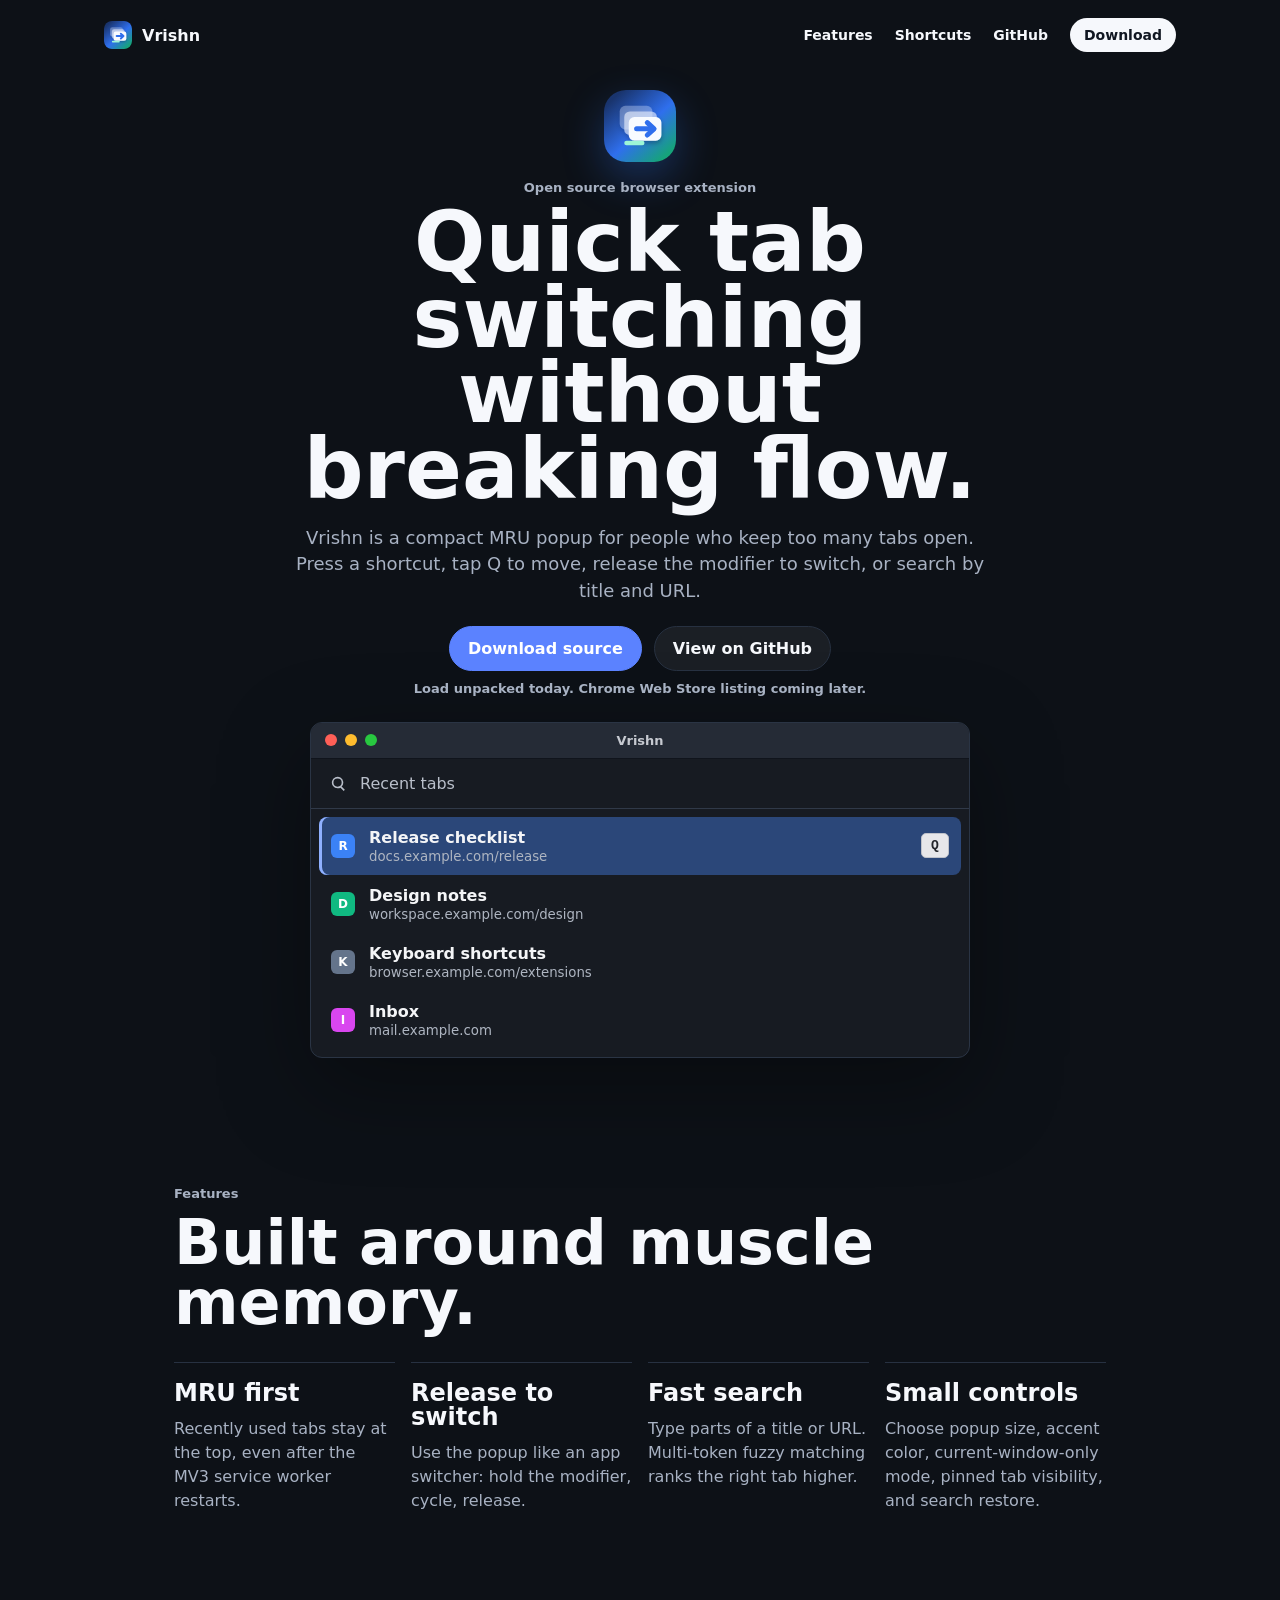
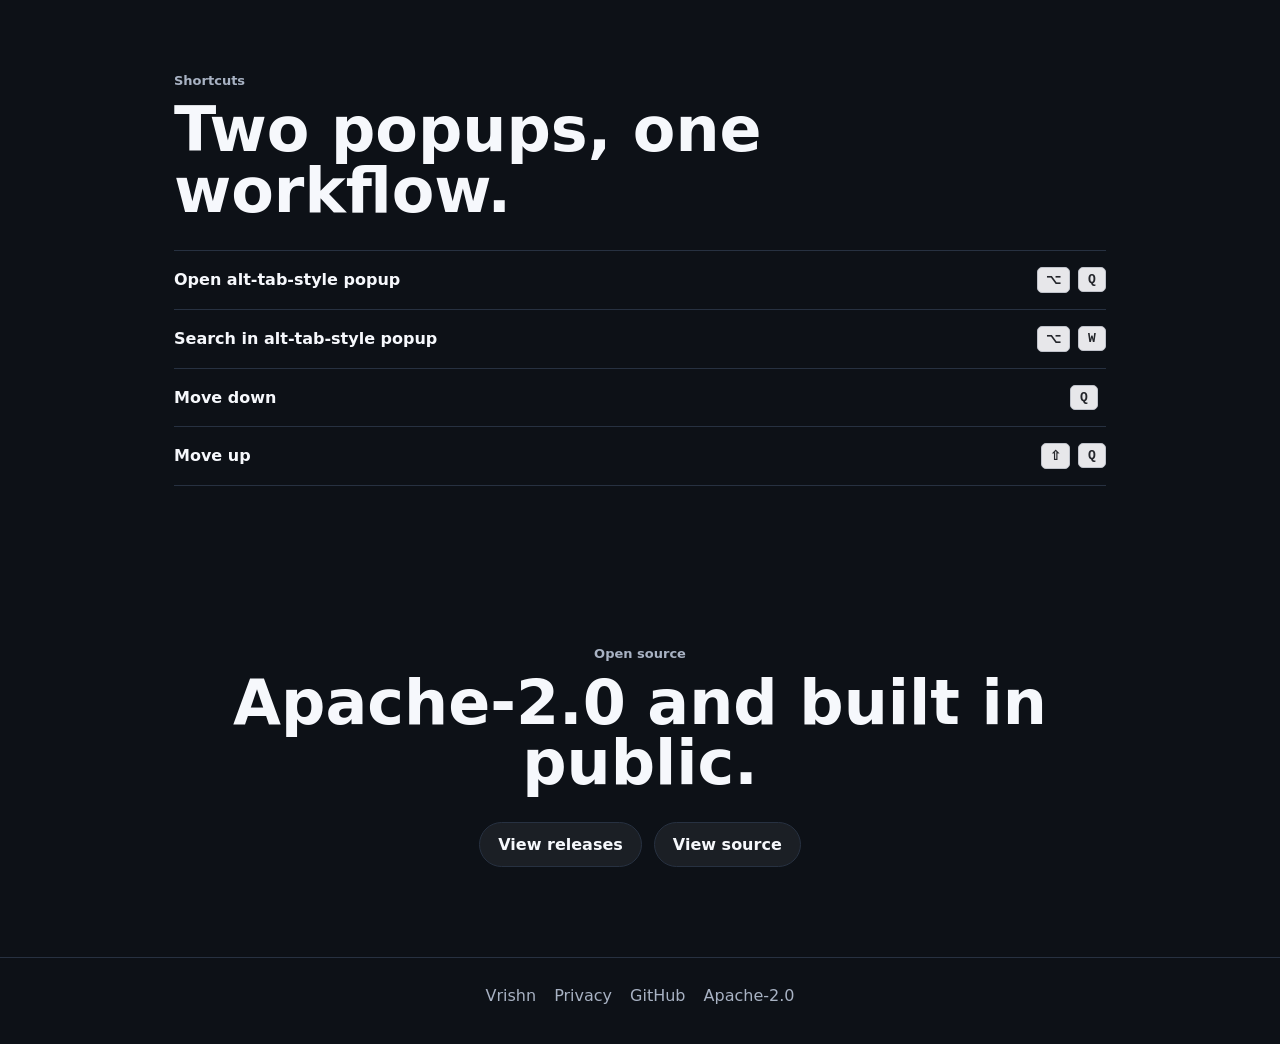
==== commit 5f88c4d1: "Add privacy policy page" ====
--- a/index.html
+++ b/index.html
@@ -4,6 +4,22 @@
     <meta charset="utf-8">
     <meta name="viewport" content="width=device-width, initial-scale=1">
     <meta name="description" content="Vrishn is a keyboard-first quick tab switcher for Chrome, Edge, Brave, Helium, and other Chromium browsers.">
+    <meta name="theme-color" content="#0d1117">
+    <meta property="og:type" content="website">
+    <meta property="og:site_name" content="Vrishn">
+    <meta property="og:title" content="Vrishn - Quick Tab Switcher">
+    <meta property="og:description" content="Keyboard-first tab switching with recent-tab cycling, fuzzy search, and customizable popup controls.">
+    <meta property="og:url" content="https://rishabhsai.github.io/vrishn-quick-tab-switcher/">
+    <meta property="og:image" content="https://rishabhsai.github.io/vrishn-quick-tab-switcher/og-image.png">
+    <meta property="og:image:secure_url" content="https://rishabhsai.github.io/vrishn-quick-tab-switcher/og-image.png">
+    <meta property="og:image:type" content="image/png">
+    <meta property="og:image:width" content="1200">
+    <meta property="og:image:height" content="630">
+    <meta property="og:image:alt" content="Vrishn quick tab switcher preview with a dark browser UI and keyboard shortcut tiles.">
+    <meta name="twitter:card" content="summary_large_image">
+    <meta name="twitter:title" content="Vrishn - Quick Tab Switcher">
+    <meta name="twitter:description" content="Keyboard-first tab switching with recent-tab cycling, fuzzy search, and customizable popup controls.">
+    <meta name="twitter:image" content="https://rishabhsai.github.io/vrishn-quick-tab-switcher/og-image.png">
     <title>Vrishn - Quick Tab Switcher</title>
     <link rel="icon" href="./favicon.svg" type="image/svg+xml">
     <link rel="icon" href="./favicon-32.png" sizes="32x32" type="image/png">
@@ -149,6 +165,7 @@
 
     <footer>
       <a href="#top">Vrishn</a>
+      <a href="./privacy.html">Privacy</a>
       <a href="https://github.com/rishabhsai/vrishn-quick-tab-switcher">GitHub</a>
       <a href="https://github.com/rishabhsai/vrishn-quick-tab-switcher/blob/main/LICENSE">Apache-2.0</a>
     </footer>
--- a/style.css
+++ b/style.css
@@ -293,7 +293,8 @@
 
 .features,
 .shortcuts,
-.open-source {
+.open-source,
+.policy-page {
   margin: 0 auto;
   max-width: 980px;
   padding: 80px 24px;
@@ -327,6 +328,55 @@
   color: var(--muted);
   line-height: 1.5;
   margin: 0;
+}
+
+.policy-page {
+  padding-top: 72px;
+}
+
+.policy-hero {
+  padding-bottom: 46px;
+}
+
+.policy-hero h1 {
+  font-size: clamp(42px, 7vw, 76px);
+  margin-left: 0;
+  margin-right: 0;
+  max-width: 820px;
+  text-align: left;
+}
+
+.policy-hero .lede {
+  margin-left: 0;
+  max-width: 780px;
+}
+
+.policy-hero .meta {
+  margin-top: 18px;
+}
+
+.policy-content {
+  border-top: 1px solid var(--line);
+}
+
+.policy-content article {
+  border-top: 0;
+  border-bottom: 1px solid var(--line);
+  padding: 28px 0;
+}
+
+.policy-content h2 {
+  font-size: clamp(26px, 4vw, 38px);
+  margin: 0 0 14px;
+}
+
+.policy-content p + p {
+  margin-top: 12px;
+}
+
+.policy-content a {
+  color: #9db6ff;
+  font-weight: 700;
 }
 
 .shortcut-table {
